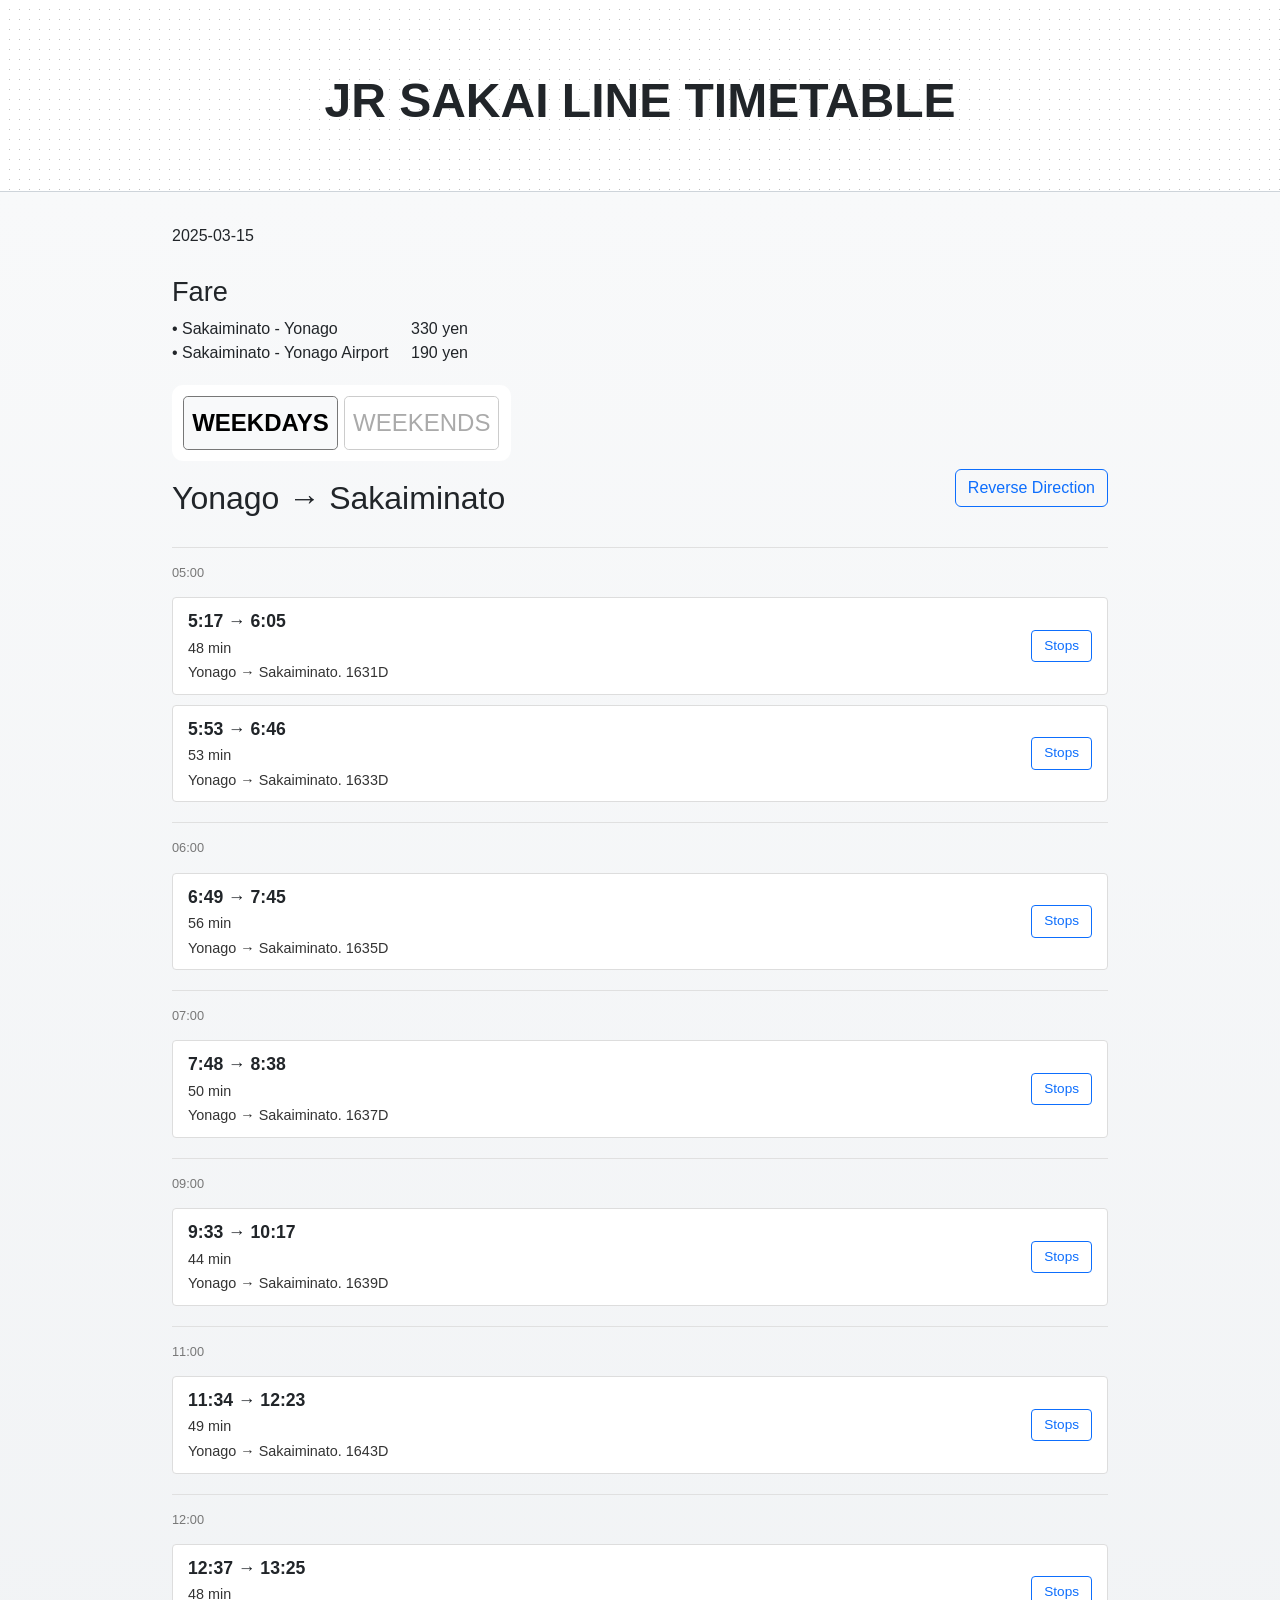
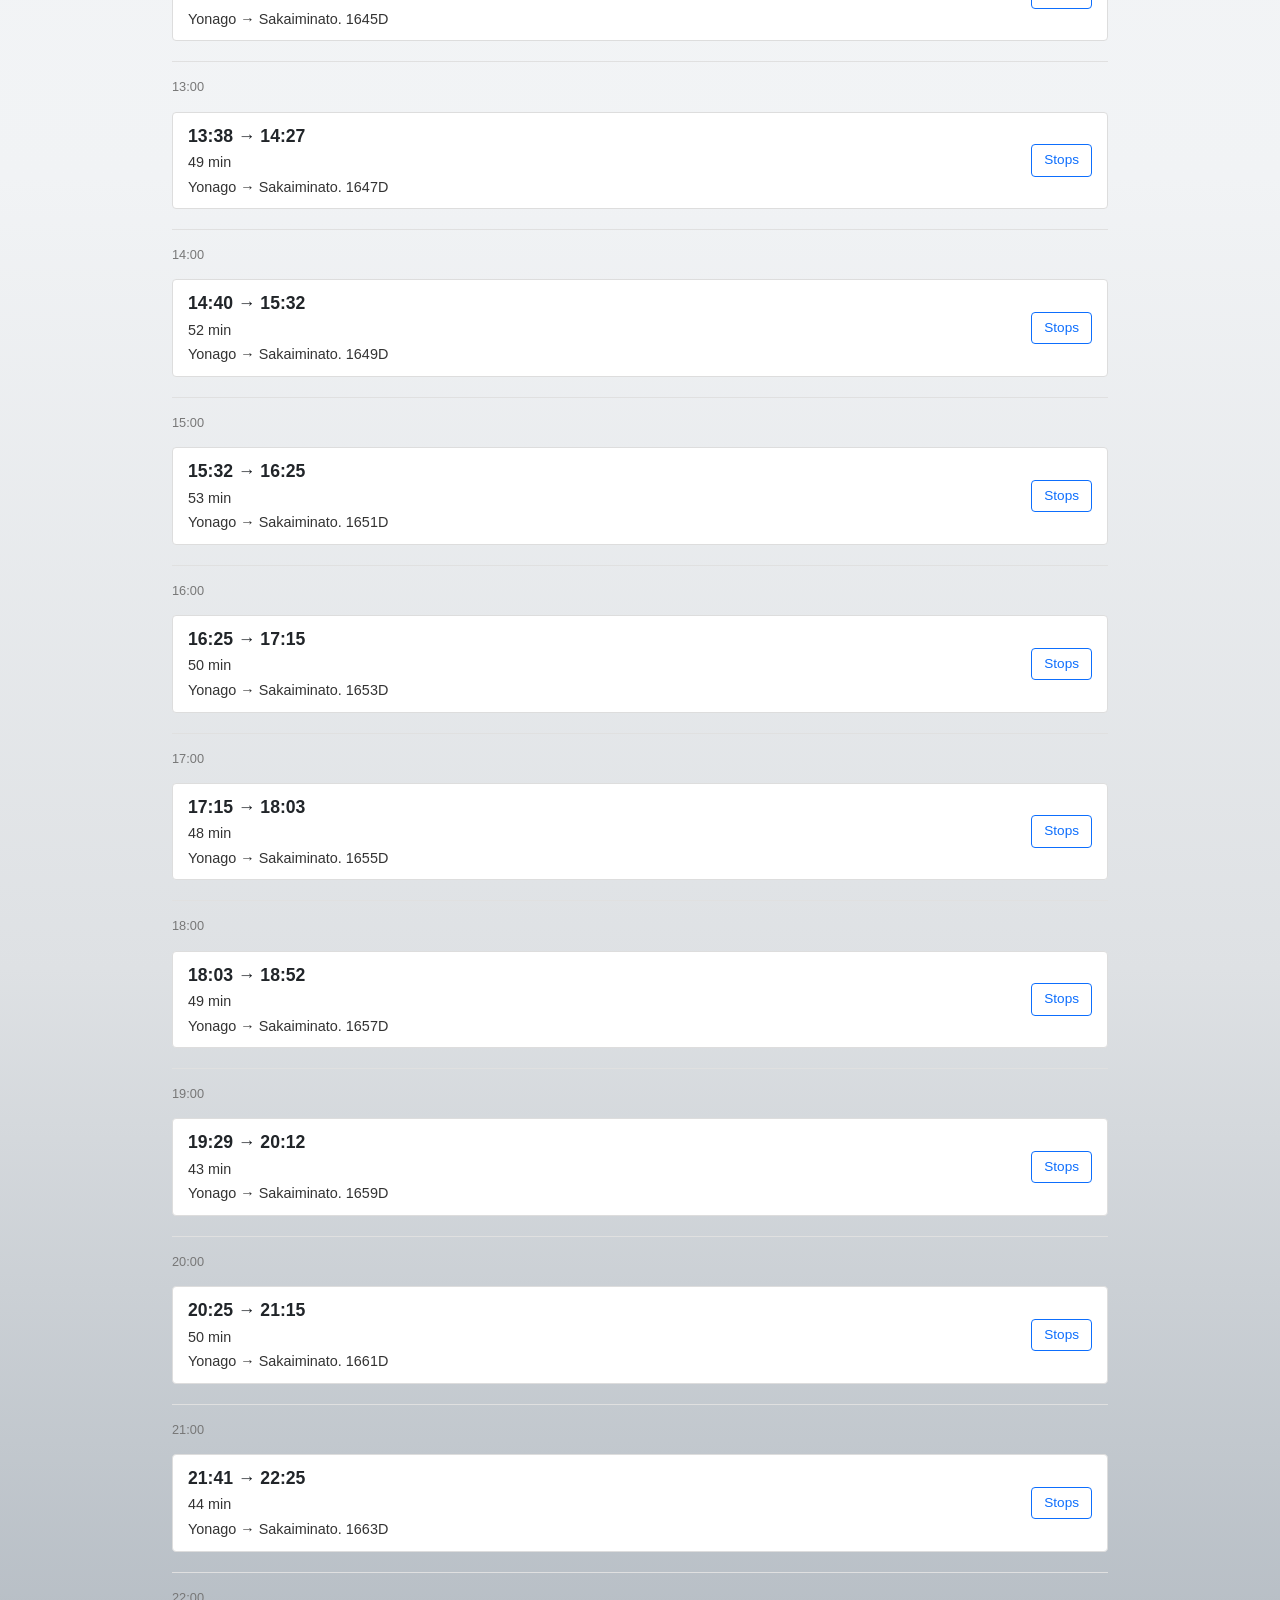
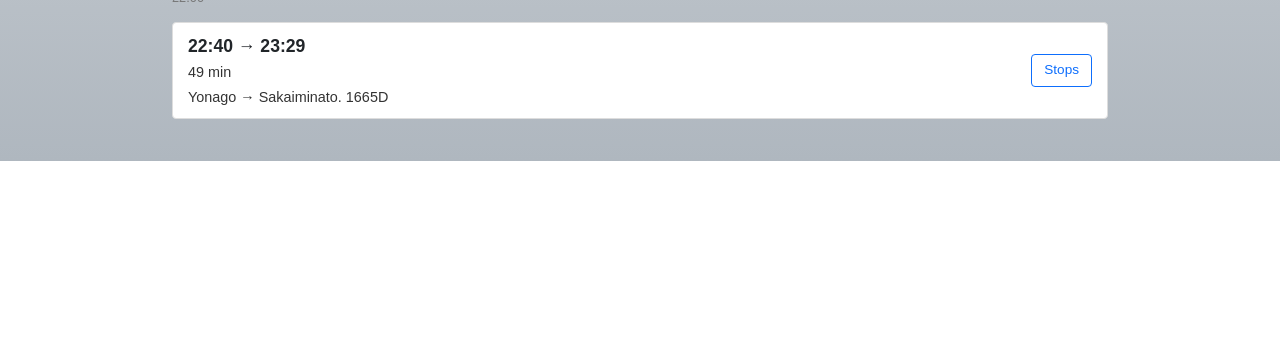
==== index.html @ d62bff01 "refactor: update footer styles and reintroduce header parallax effect" ====
<!DOCTYPE html>
<html lang="ru">
<head>
  <meta charset="UTF-8" />
  <meta name="viewport" content="width=device-width, initial-scale=1" />
  <title>Sakai Line</title>
  <link rel="stylesheet" href="https://cdnjs.cloudflare.com/ajax/libs/bootstrap/5.3.0/css/bootstrap.min.css" />
  <link rel="stylesheet" href="styles.css" />
  <link rel="icon" type="image/svg+xml" href="data:image/svg+xml,<svg xmlns=%22http://www.w3.org/2000/svg%22 width=%22256%22 height=%22256%22 viewBox=%220 0 100 100%22><rect width=%22100%22 height=%22100%22 rx=%2250%22 fill=%22%234a36cf%22></rect><path fill=%22%23fff%22 d=%22M25.36 25.78L36 25.78L36 64.56Q36 69.60 33.09 72.26Q30.19 74.92 24.94 74.92L24.94 74.92Q23.68 74.92 21.96 74.75Q20.25 74.57 18.64 74.25Q17.03 73.94 16.05 73.52L16.05 73.52L17.17 66.59L20.60 66.59Q25.36 66.59 25.36 62.67L25.36 62.67L25.36 25.78ZM64.14 25.08L64.14 25.08Q70.51 25.08 74.47 26.37Q78.42 27.67 80.28 30.78Q82.13 33.90 82.13 39.43L82.13 39.43Q82.13 42.79 81.25 45.34Q80.38 47.90 78.35 49.44Q76.32 50.98 72.82 51.40L72.82 51.40L72.82 51.75Q74.08 51.96 75.44 52.73Q76.81 53.50 78 55.00Q79.19 56.51 79.75 59.03L79.75 59.03L83.95 74.08L72.68 74.08L68.97 59.38Q68.34 57 67.12 56.09Q65.89 55.18 63.72 55.18L63.72 55.18Q58.96 55.18 55.70 55.14Q52.45 55.11 50.24 55.04Q48.04 54.97 46.29 54.90L46.29 54.90L46.50 47.13L63.93 47.13Q66.73 47.13 68.38 46.53Q70.02 45.94 70.69 44.40Q71.35 42.86 71.35 40.13L71.35 40.13Q71.35 37.33 70.69 35.82Q70.02 34.32 68.38 33.72Q66.73 33.13 63.93 33.13L63.93 33.13Q57.35 33.13 52.80 33.20Q48.25 33.27 46.57 33.41L46.57 33.41L45.52 25.78Q48.46 25.43 51.05 25.29Q53.64 25.15 56.72 25.11Q59.80 25.08 64.14 25.08ZM45.52 25.78L56.09 25.78L56.09 74.08L45.52 74.08L45.52 25.78Z%22></path></svg>" />
  </head>
<body>
  <header >
    <h1 class="text-center w-100">JR SAKAI LINE TIMETABLE</h1>
  </header> 
  <main>
    <div class="container">
      <div id="date" class="date me-2"></div>

      <h4>Fare</h4>
      <div class="row">
        <div class="fare-s-y col-12 col-sm-8 col-md-6 col-lg-4">
          <div class="d-flex justify-content-between">
            <div>• Sakaiminato - Yonago</div>
            <div id="fare-s-y"></div>
          </div>
          <div class="d-flex justify-content-between">
            <div>• Sakaiminato - Yonago Airport</div>
            <div id="fare-s-ay"></div>
          </div>
        </div>
      </div>

      <div class="toggle-container">
        <button id="weekdays-tab" class="toggle-btn toggle-btn--active">
          WEEKDAYS
        </button>
        <button id="weekends-tab" class="toggle-btn">
          WEEKENDS
        </button>
      </div>

      <div class="timetable-header mt-2 d-flex justify-content-between align-items-center">
        <h2 id="route-title" class="mb-0">Yonago → Sakaiminato</h2>
        <button id="toggle-direction" class="btn btn-outline-primary btn-toggle">
          Reverse Direction
        </button>
      </div>

      <div id="trains-list">
        <div class="text-muted">Loading…</div>
      </div>
    </div>

    <script src="papaparse.min.js"></script>
    <script src="bootstrap.bundle.min.js"></script>
    <script src="app.js"></script>

  </main>
  <!-- FOOTER -->
  <footer class="mt-5 border-top">
    <div class="container mt-4">
      <div class="source px-4">
        <h5>SOURCE</h5>
        <ul>
          <li><a href="https://www.sakaiminato.net/access/" target="_blank">さかいみなと、と</a></li>
        </ul>
      </div>
      <div class="px-2">
        <h5>USEFUL LINKS</h5>
        <ul>
          <li><a href="https://www.jorudan.co.jp" target="_blank">ジョルダン</a></li>
          <li><a href="https://world.jorudan.co.jp/mln/en/?sub_lang=nosub" target="_blank">Japan Transit Planner</a></li>
        </ul>
      </div>
    </div>
    <div class="copyright pt-4">
      &copy; 2025
    </div>
  </footer>
</body>
</html>
---- styles.css ----
:root {
  --footer-height: 12rem;
}
@import url('https://fonts.googleapis.com/css2?family=Poppins:wght@400;700&display=swap');
@import url('https://fonts.googleapis.com/css2?family=Roboto:wght@400;500;600;700&display=swap');
body {
    font-family: 'Roboto', sans-serif;
    margin: 0;
    min-height: 100vh;    
    min-width: 320px; 
}
h1 {
    font-family: 'Poppins', sans-serif;
    font-weight: 400;  
    font-size: 3rem;    
}
h4{
    font-family: 'Roboto', sans-serif;
    margin-top: 1.75rem ;
    font-size: 1.7em;
}
main {
    background: linear-gradient(
        to bottom,
        #f8f9fa 0%,
        #f1f3f5 50%,   
        #dee1e4 75%,
        #afb7bf 100%
    );
    position: relative;
    z-index: 20;
    padding-bottom: 2rem;
    margin-bottom: var(--footer-height); /* same as footer's `height` */
    /* background: url('https://www.brainpickings.org/wp-content/themes/brainpickings/images/bckgd_body.png'); */
}
.container{
    max-width: 60rem;  
    padding-top: 2rem;
}
.date,
.fare-s-y {
    font-family: 'Roboto', sans-serif;
    font-weight: 400;
}
.timetable-header h1 {
    font-size: 1.75rem;
    font-weight: bold;
}
.timetable-header .travel-time {
    font-size: 0.9rem;
    color: #555;
}
.controls {
    display: flex;
    flex-wrap: wrap;
    align-items: center;
    gap: 15px;
    margin-bottom: 20px;
}
.controls label {
    font-weight: 500;
}
.controls input[type="date"],
.controls input[type="time"],
.controls select {
    padding: 5px 8px;
    font-size: 1rem;
    border: 1px solid #ced4da;
    border-radius: 0.25rem;
    background-color: #fff;
}
.btn-toggle {
    margin-bottom: 20px;
}
.train-row {
    background-color: #fff;
    border: 1px solid #ddd;
    border-radius: 4px;
    margin-bottom: 10px;
    overflow: hidden;
    transition: background-color 0.2s;
}
.train-row .header-row {
    display: flex;
    justify-content: space-between;
    align-items: center;
    padding: 10px 15px;
    cursor: pointer;
}
.train-row .header-row:hover {
    background-color: #f1f1f1;
}
.train-info {
    display: flex;
    flex-direction: column;
}
.train-times {
    font-size: 1.1rem;
    font-weight: 600;
}
.train-line {
    font-size: 0.9rem;
    color: #333;
    margin-top: 3px;
}
.btn-stops {
    font-size: 0.85rem;
    padding: 5px 12px;
}
.stops-list {
    display: none;
    padding: 10px 15px;
    background-color: #fafafa;
    border-top: 1px solid #ddd;
}
.stops-list table {
    width: 100%;
}
.stops-list th,
.stops-list td {
    padding: 4px 8px;
    font-size: 0.9rem;
    border-bottom: 1px solid #e0e0e0;
}
.stops-list th {
    background-color: #f0f0f0;
}
.time-marker {
    font-size: 0.8rem;
    color: #777;
    padding-top: 15px;
    padding-bottom: 5px;
    border-top: 1px solid #e0e0e0;
    margin-top: 20px;
    margin-bottom: 10px;
}
/* WEEKDAY switcher */
.toggle-container {
    margin-top: 1.25rem;
    font-size: 1.5rem;
    font-weight: 500;
    display: inline-flex;
    overflow: hidden;
    border: .5rem solid #fff ;
    border-radius: .7rem;
    background: #fff;
}
.toggle-btn {
    color: #aaa;
    background: #fff;
    padding: 0.5rem 0.5rem;
    cursor: pointer;
    font-weight: 500;
    transition: background-color 0.3s, color 0.2s;
    border: 1px solid #ccc;
    margin: 0.2rem;
    border-radius: .3rem;
}
.toggle-btn + .toggle-btn {
    border: 1px solid #ccc;
    border-radius: .3rem;
}
.toggle-btn--active {
    background: #f8f9fa;
    color: #000;
    font-weight: 600;   
}
.toggle-btn:focus {
    outline: none;
}
.toggle-btn:first-child.toggle-btn--active {
    border: 1px solid #777;
    border-radius: .3rem;
}
.toggle-btn:last-child.toggle-btn--active {
    color: #f36c3a;
    border: 1px solid #777;
    border-radius: .3rem;
}

/* === Footer === */
footer .container {
    display: flex;
    color: #95a5a6;
    text-align: left;
    align-items: start; 
    justify-content: left;
    padding-top: .05rem;
}
footer h5 {
    font-size: .85rem;
    margin-bottom: 1rem;
    color: #ecf0f1; 
    text-transform: uppercase;
    letter-spacing: 0.05em;
}
footer ul {
    list-style: none;
    padding: 0;
    margin: 0;
}
footer a {
    text-decoration: none;
}
footer ul li a {
    font-size: .75rem;
    color: #bdc3c7;
    transition: color 0.1s;
    margin-bottom: 0.25rem;
    line-height: 150%;
}
footer ul li a:hover {
    color: #f39c12; 
}
.copyright {
    display: flex;
    font-size: 0.75rem;
    color: #95a5a6;
    justify-content: center;
    text-align: center;
    align-items: center;  
}
/* === Parallax overlay for the footer === */
footer {
    min-width: 20rem;
    display: flex;
    flex-direction: column;
    justify-content: center; 
    align-items: center; 
    position: fixed;
    padding: 3rem 0;
    /* background-image: url('https://images.unsplash.com/photo-1506744038136-46273834b3fb?auto=format&fit=crop&w=800&q=80'); */
    /* background-image: url('circles.png'); */
    /* background-size: cover;
    background-repeat: no-repeat;
    background-position: left bottom;
    background-attachment: fixed;  */
    bottom: 0;
    left: 0;
    width: 100%;
    z-index: -1;
    height: var(--footer-height);  /* same as main's `margin-bottom:`*/
}
footer::before {
    content: "";
    position: absolute;
    inset: 0;
    background: rgba(67, 75, 83, 0.9); 
    z-index: -1;
}

 /* === Parallax overlay for the header === */
header {
    /* background: #f9f9f9; */
    min-height: 12rem;
    border-bottom: 1px solid #ced4da;
    background-image: url('bckgd_dot.png');
    background-position: left top;
    background-attachment: fixed;
    z-index: -1;
}
header::before {
    content: "";
    position: absolute;
    inset: 0;
    z-index: -1;
}
header h1 {
    text-shadow: 3px 4px rgba(black, .1);
    font-weight: bold;
    position: fixed;
    top: 0;
    left: 0;
    width: 100vw;
    text-align: center;
    background: transparent; 
    margin: 4.5rem 0;
    pointer-events: none;    
}
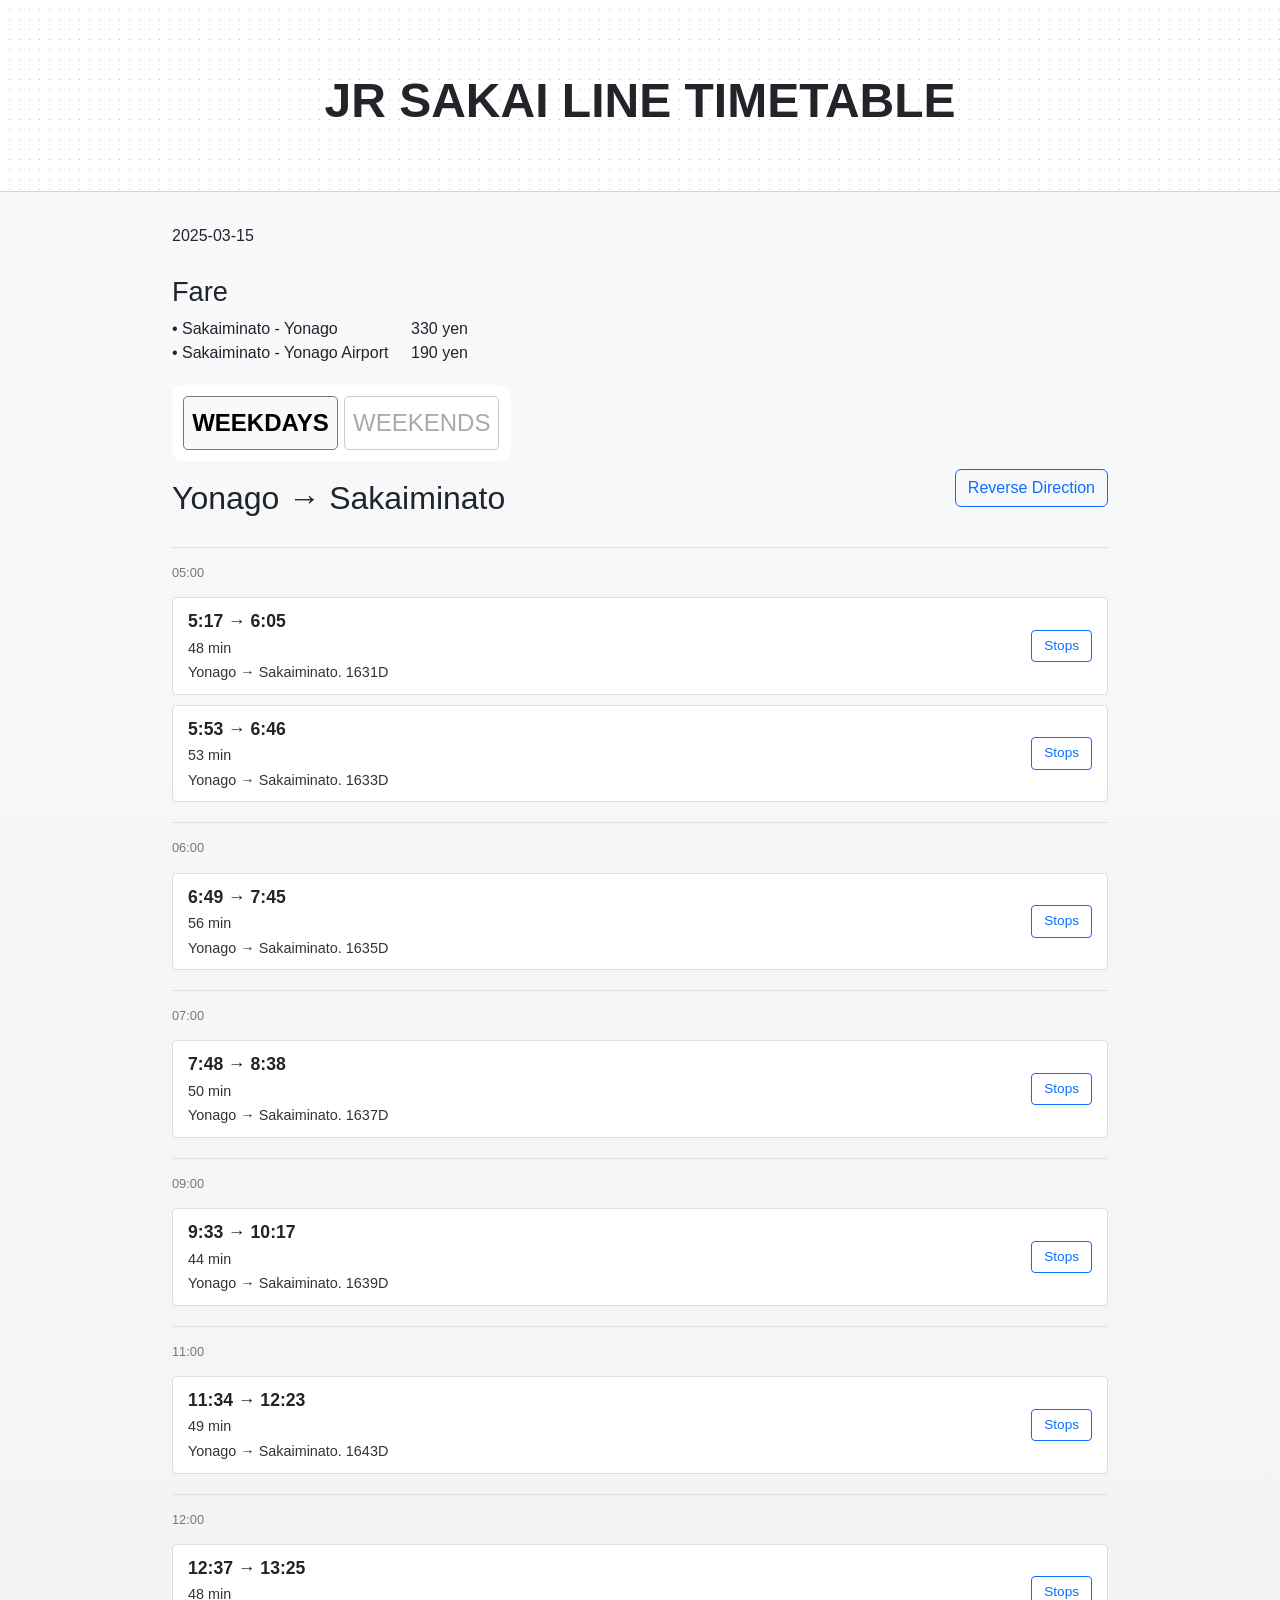
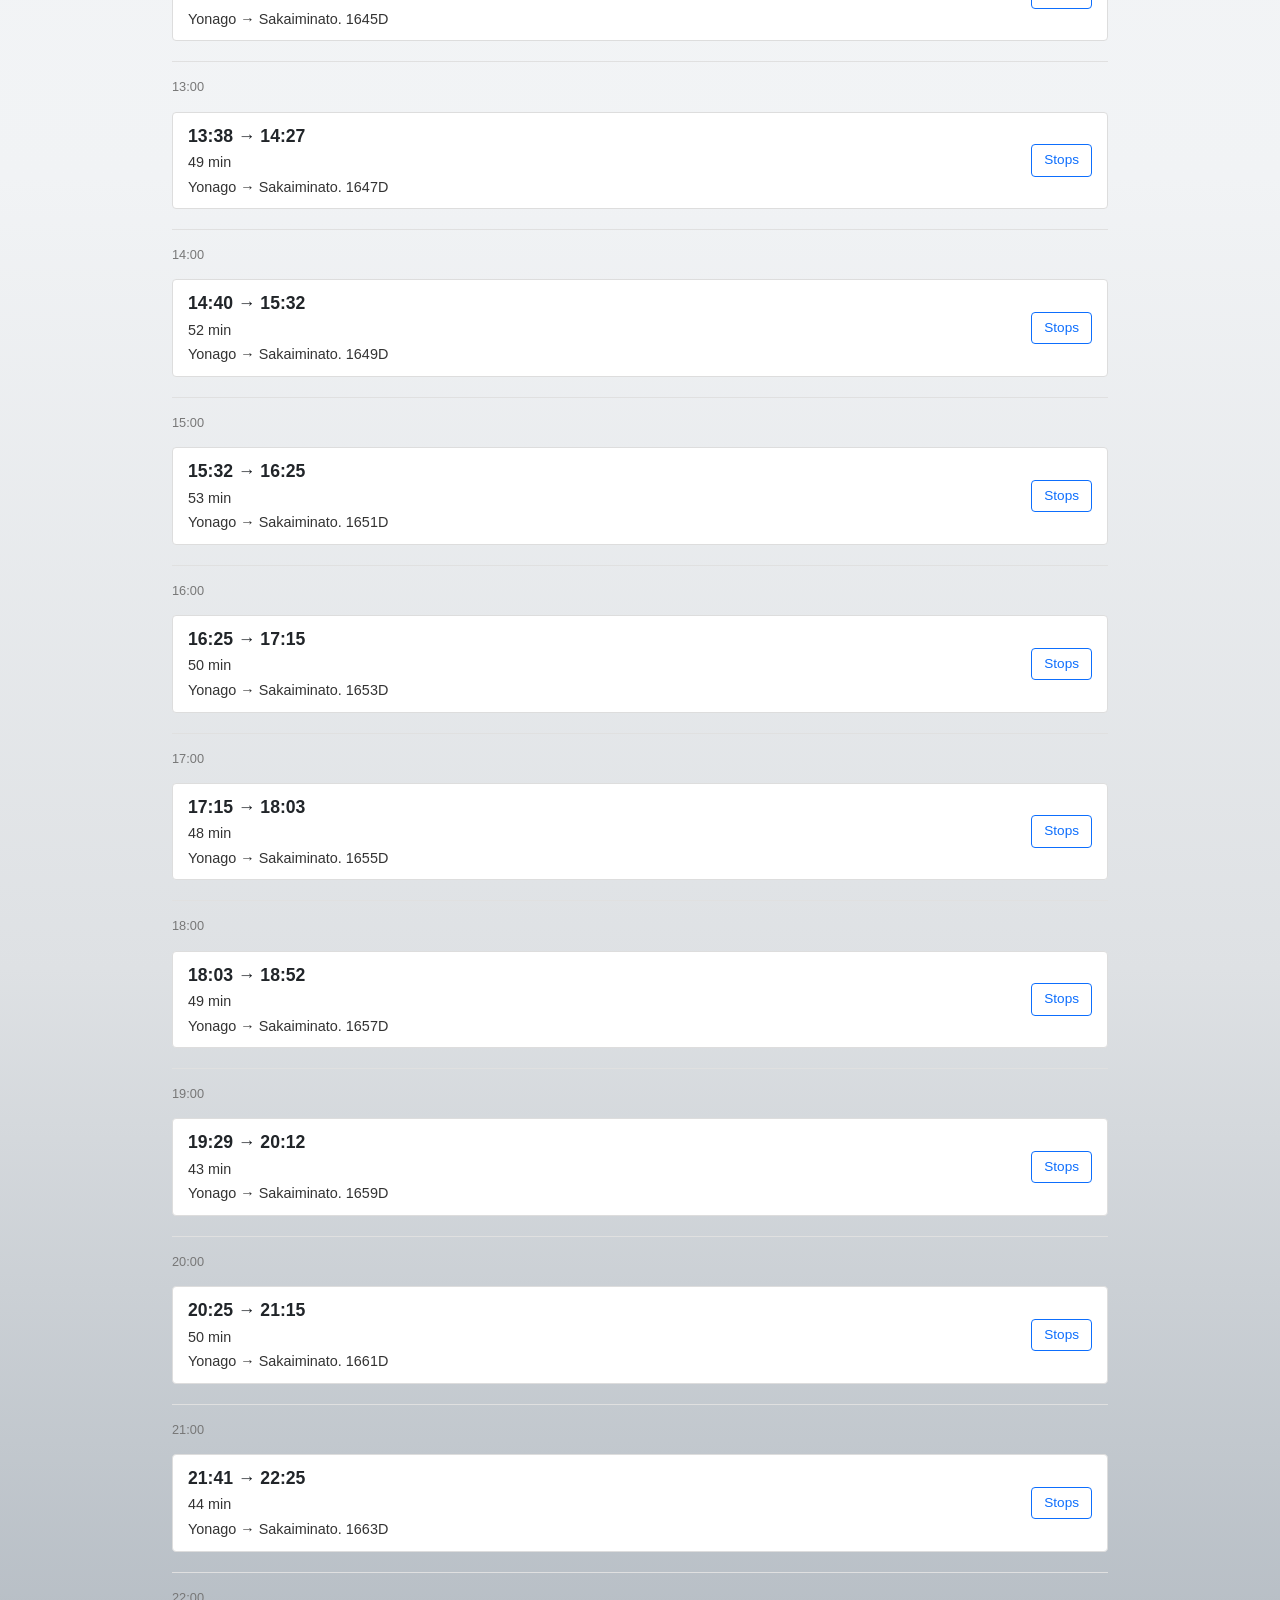
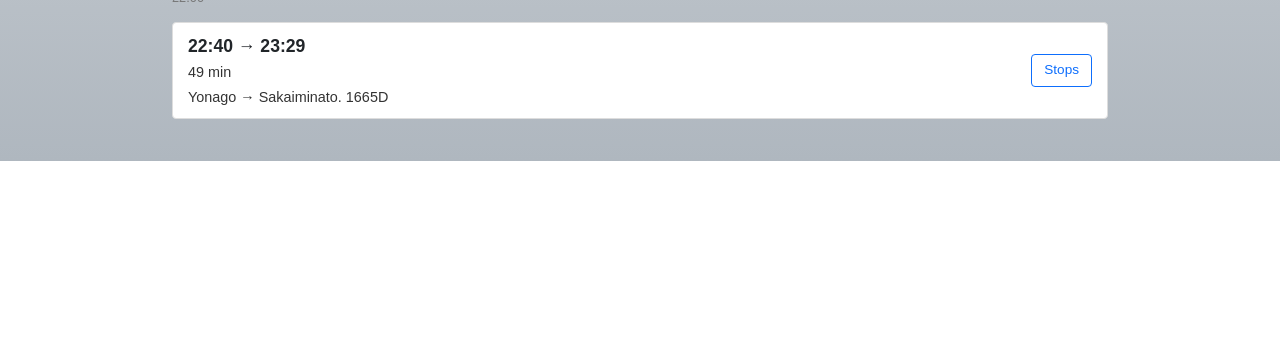
==== commit 1837f5f0: "refactor: clean up HTML structure and enhance header styles for better visibility" ====
--- a/index.html
+++ b/index.html
@@ -15,7 +15,6 @@
   <main>
     <div class="container">
       <div id="date" class="date me-2"></div>
-
       <h4>Fare</h4>
       <div class="row">
         <div class="fare-s-y col-12 col-sm-8 col-md-6 col-lg-4">
@@ -29,7 +28,6 @@
           </div>
         </div>
       </div>
-
       <div class="toggle-container">
         <button id="weekdays-tab" class="toggle-btn toggle-btn--active">
           WEEKDAYS
@@ -38,23 +36,20 @@
           WEEKENDS
         </button>
       </div>
-
       <div class="timetable-header mt-2 d-flex justify-content-between align-items-center">
         <h2 id="route-title" class="mb-0">Yonago → Sakaiminato</h2>
         <button id="toggle-direction" class="btn btn-outline-primary btn-toggle">
           Reverse Direction
         </button>
       </div>
-
       <div id="trains-list">
         <div class="text-muted">Loading…</div>
       </div>
     </div>
-
+    <!-- SCRIPTS -->
     <script src="papaparse.min.js"></script>
     <script src="bootstrap.bundle.min.js"></script>
     <script src="app.js"></script>
-
   </main>
   <!-- FOOTER -->
   <footer class="mt-5 border-top">
--- a/styles.css
+++ b/styles.css
@@ -251,7 +251,6 @@
 
  /* === Parallax overlay for the header === */
 header {
-    /* background: #f9f9f9; */
     min-height: 12rem;
     border-bottom: 1px solid #ced4da;
     background-image: url('bckgd_dot.png');
@@ -266,7 +265,7 @@
     z-index: -1;
 }
 header h1 {
-    text-shadow: 3px 4px rgba(black, .1);
+    text-shadow: 1px 1px 5px rgba(255, 255, 255, 0.95);
     font-weight: bold;
     position: fixed;
     top: 0;
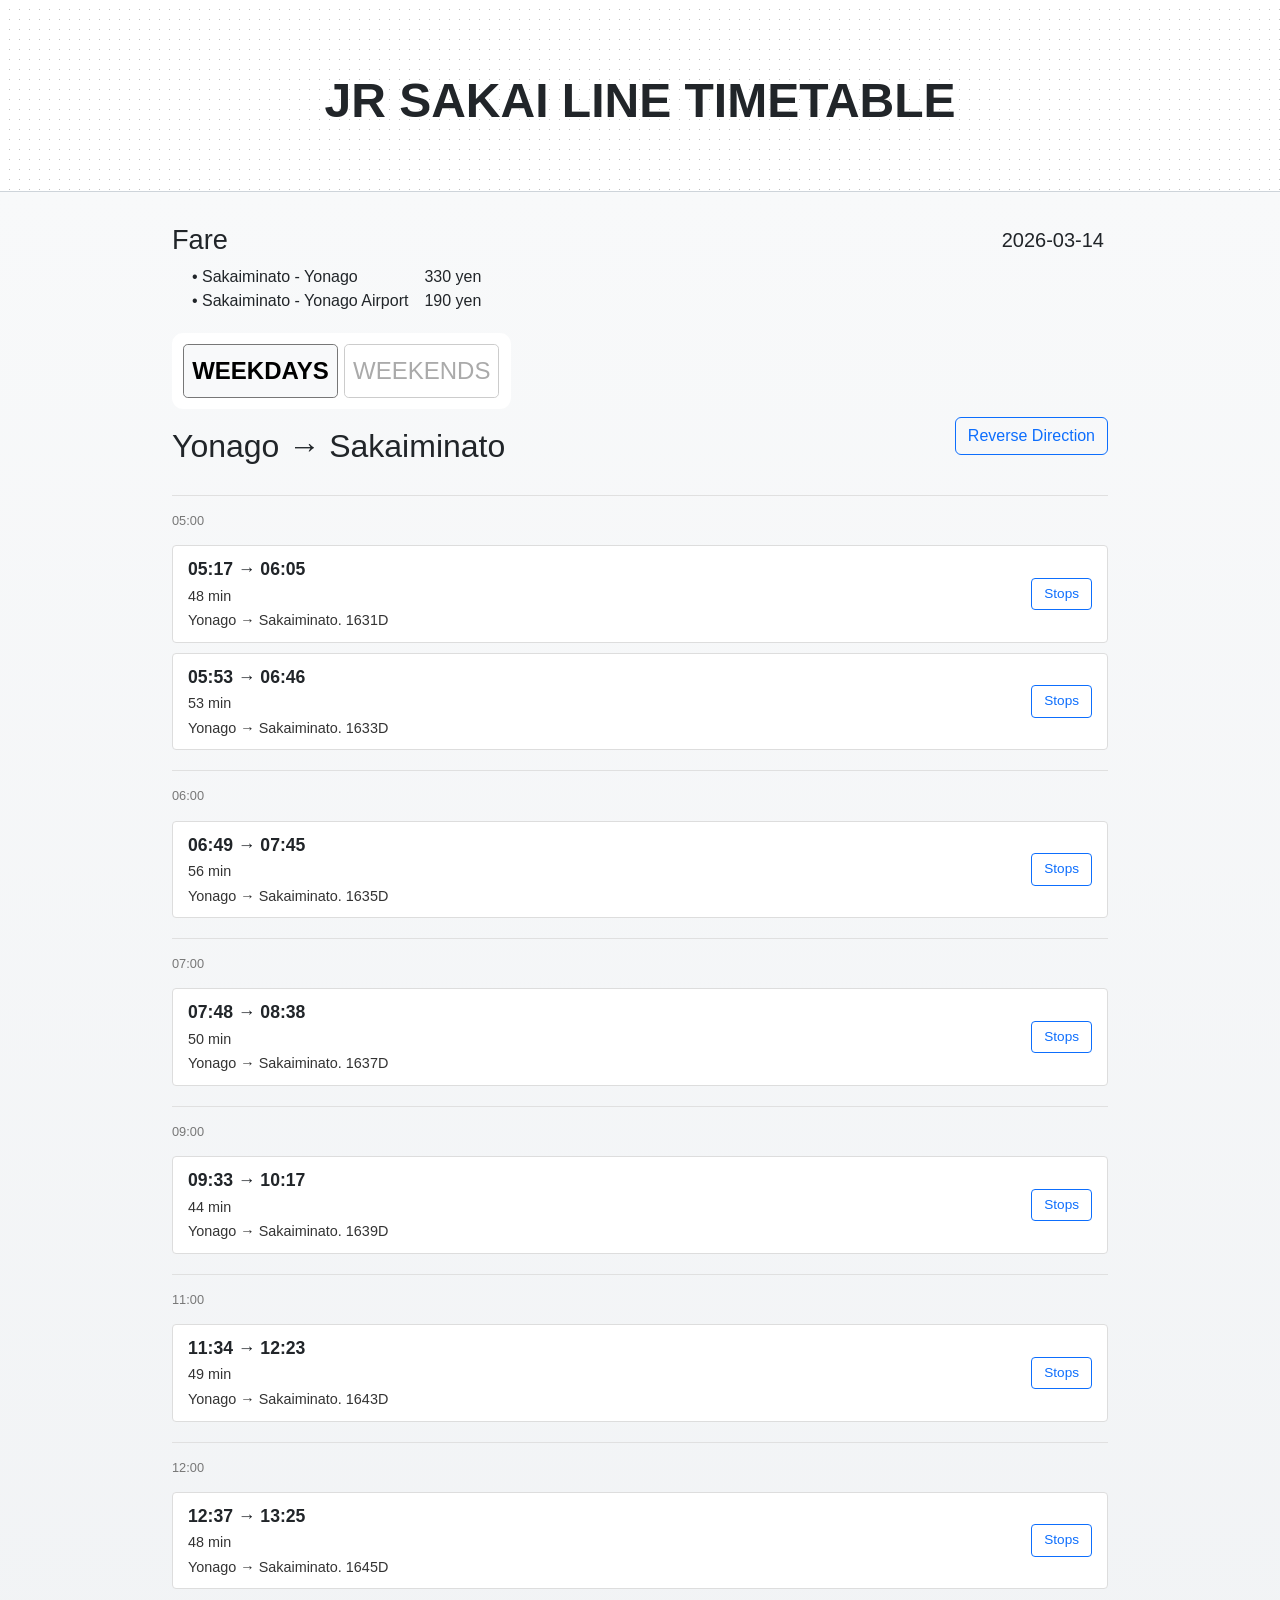
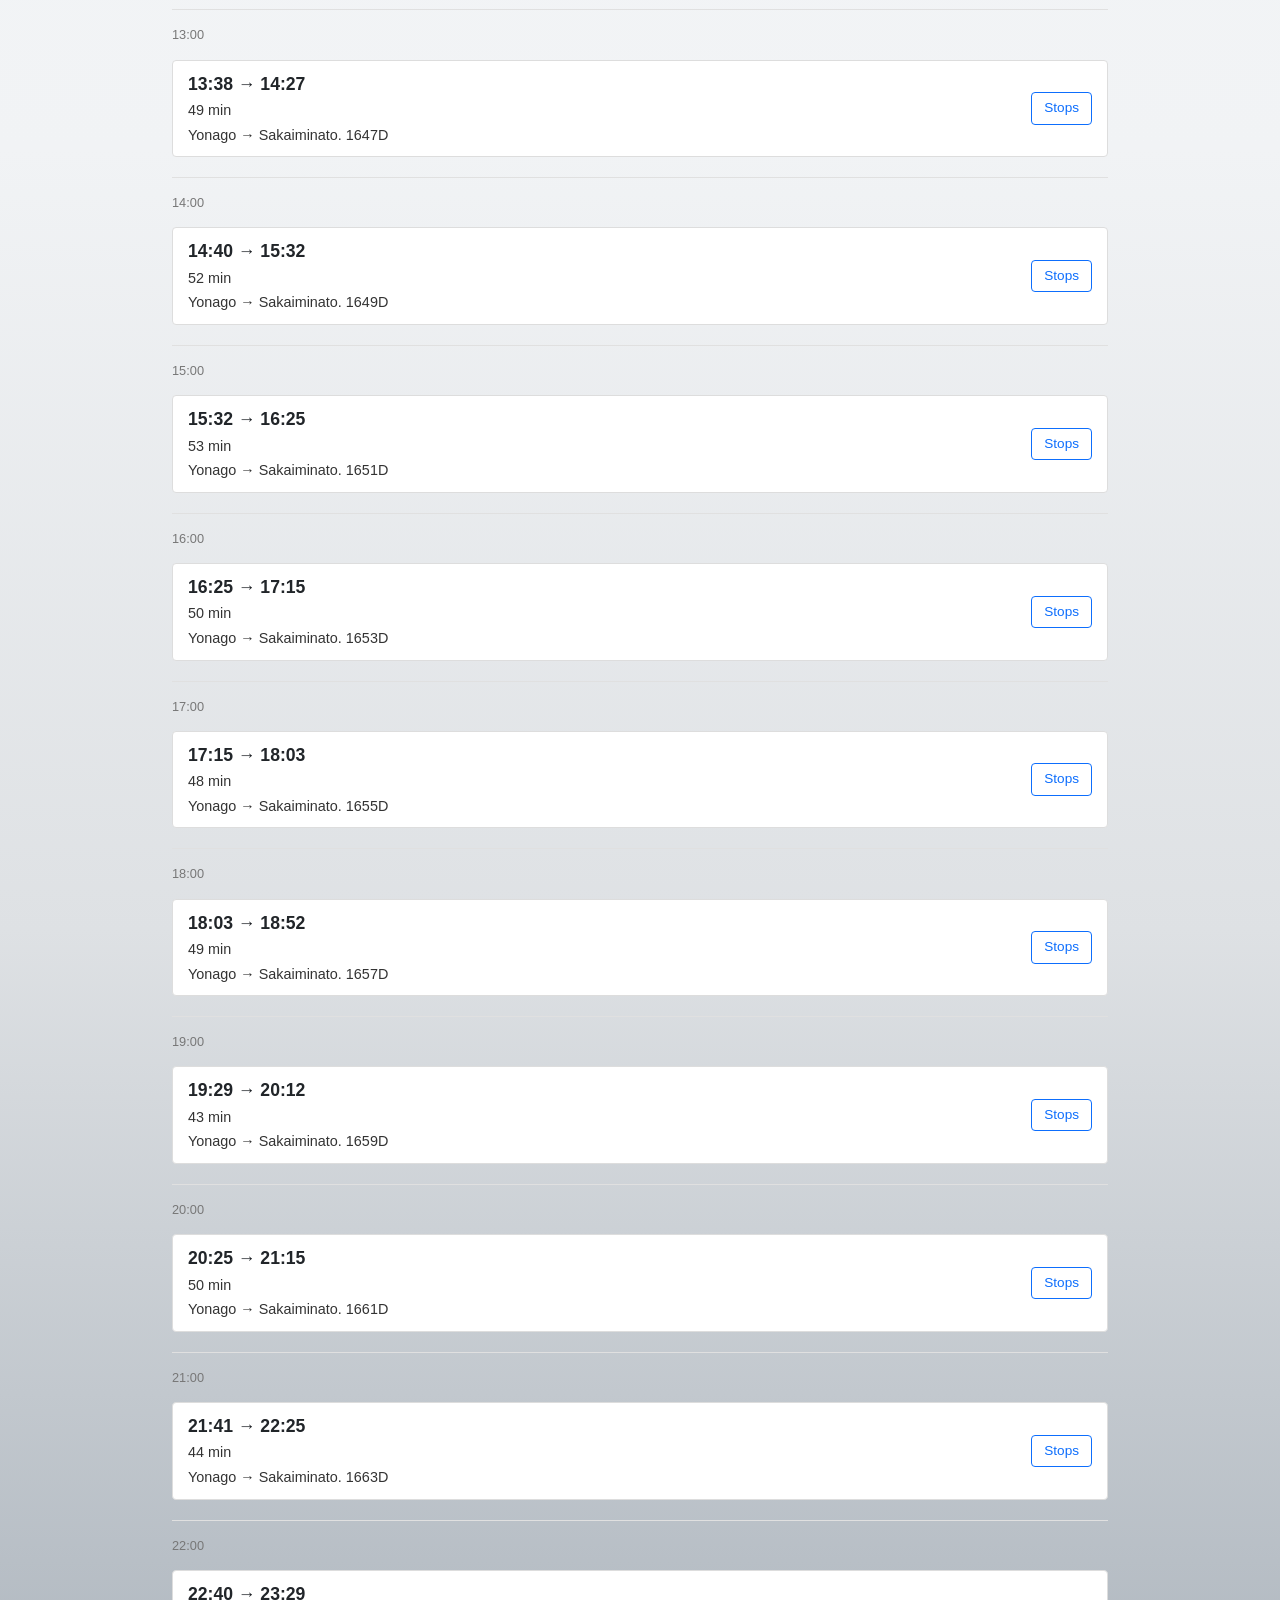
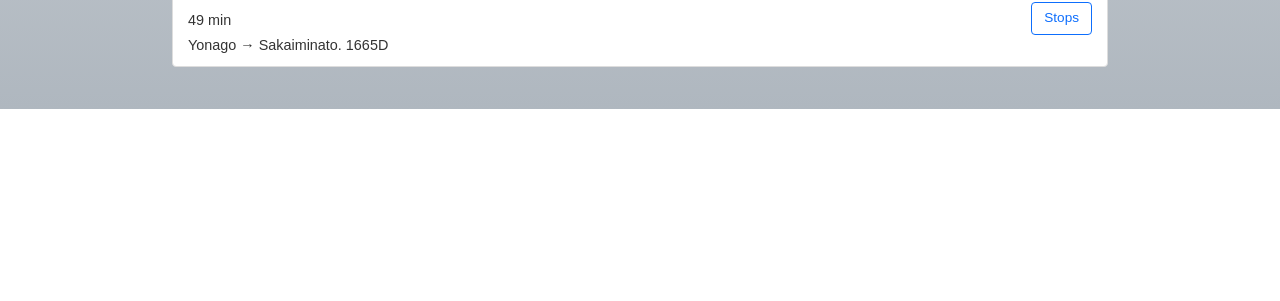
==== commit 4875fe0e: "refactor: enhance fare header layout and update copyright year" ====
--- a/index.html
+++ b/index.html
@@ -14,9 +14,11 @@
   </header> 
   <main>
     <div class="container">
-      <div id="date" class="date me-2"></div>
-      <h4>Fare</h4>
-      <div class="row">
+      <div class="fare-header mb-2">
+        <h4>Fare</h4>
+        <div id="date" class="date me-1"></div>
+      </div>
+      <div class="row ms-2">
         <div class="fare-s-y col-12 col-sm-8 col-md-6 col-lg-4">
           <div class="d-flex justify-content-between">
             <div>• Sakaiminato - Yonago</div>
@@ -69,7 +71,7 @@
       </div>
     </div>
     <div class="copyright pt-4">
-      &copy; 2025
+      &copy; 2026
     </div>
   </footer>
 </body>
--- a/styles.css
+++ b/styles.css
@@ -37,6 +37,7 @@
     max-width: 60rem;  
     padding-top: 2rem;
 }
+.date{font-size: 1.25rem;}
 .date,
 .fare-s-y {
     font-family: 'Roboto', sans-serif;
@@ -275,4 +276,21 @@
     background: transparent; 
     margin: 4.5rem 0;
     pointer-events: none;    
+}
+
+/* === Fare header layout === */
+.fare-header {
+    display: flex;
+    justify-content: space-between;
+    align-items: center;
+    width: 100%;
+}
+
+.fare-header h4 {
+    margin: 0;
+    flex-shrink: 0;
+}
+
+.fare-header .date {
+    margin: 0;
 }
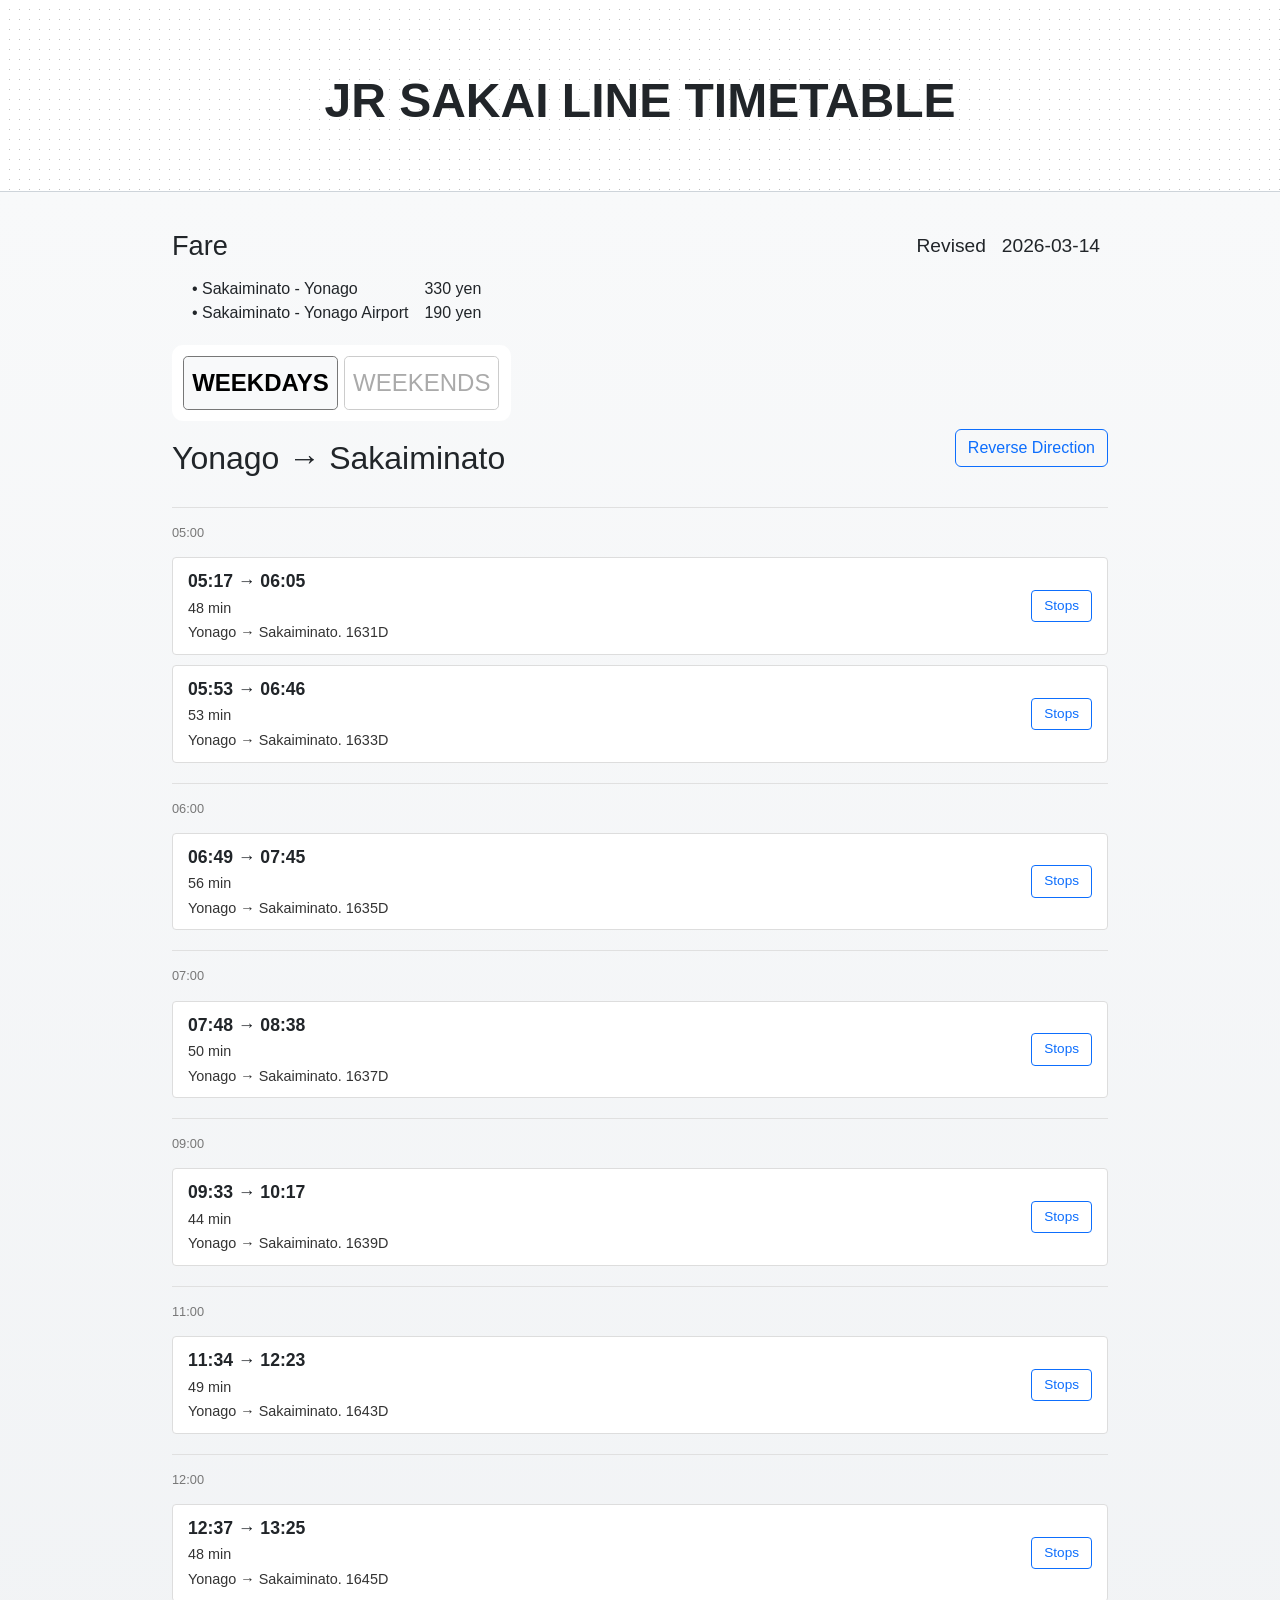
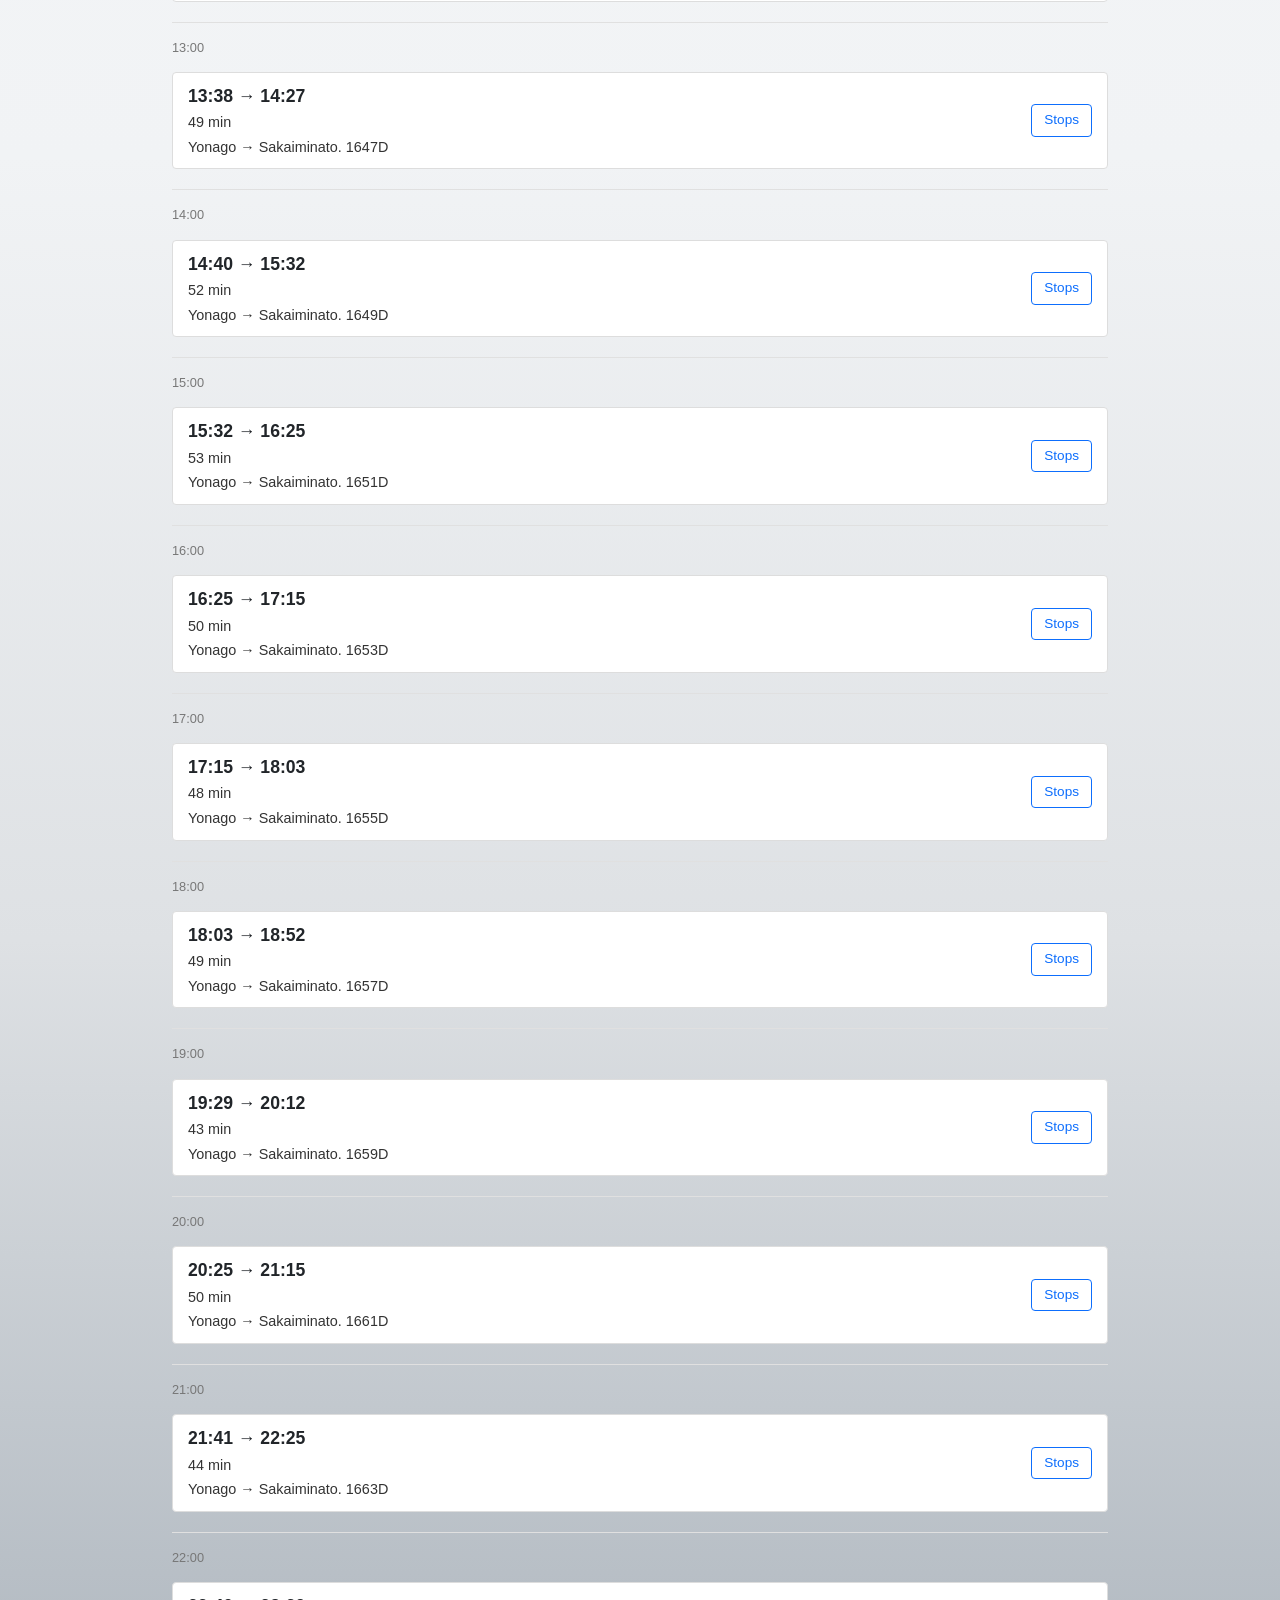
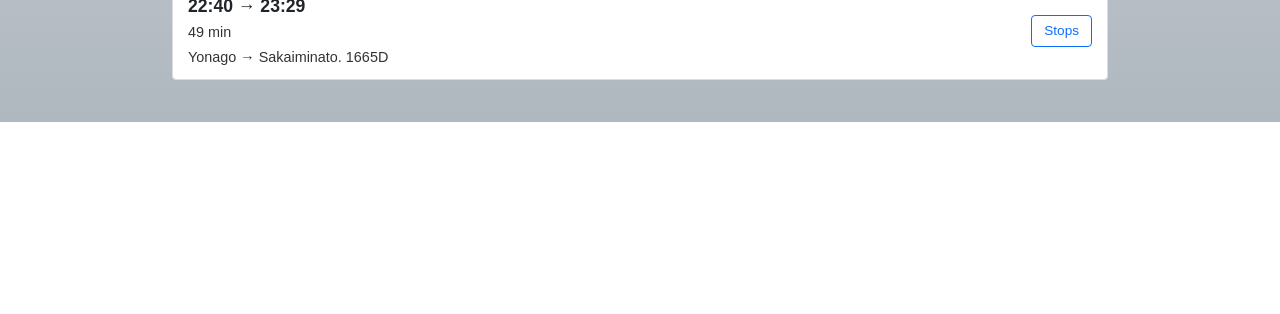
==== commit e4b97a10: "refactor: update fare header layout and adjust date display styles" ====
--- a/index.html
+++ b/index.html
@@ -4,9 +4,27 @@
   <meta charset="UTF-8" />
   <meta name="viewport" content="width=device-width, initial-scale=1" />
   <title>Sakai Line</title>
+  <meta name="description" content="JR Sakai Line Train Schedule (Yonago ↔ Sakaiminato). Check departure and arrival times, as well as ticket prices. Schedules are available for weekdays and weekends.">
+  <meta name="keywords" content="JR Sakai Line, schedule, timetable, Kitaro, Tottori, Yonago, Sakaiminato, train, Japan">
+  <meta property="og:title" content="JR Sakai Line Timetable">
+  <meta property="og:description" content="Complete train schedule between Yonago and Sakaiminato, including fares and stops">
+  <meta property="og:url" content="https://jr-sakai.vercel.app/">
+  <meta property="og:type" content="website">
+  <link rel="canonical" href="https://jr-sakai.vercel.app/">
   <link rel="stylesheet" href="https://cdnjs.cloudflare.com/ajax/libs/bootstrap/5.3.0/css/bootstrap.min.css" />
   <link rel="stylesheet" href="styles.css" />
-  <link rel="icon" type="image/svg+xml" href="data:image/svg+xml,<svg xmlns=%22http://www.w3.org/2000/svg%22 width=%22256%22 height=%22256%22 viewBox=%220 0 100 100%22><rect width=%22100%22 height=%22100%22 rx=%2250%22 fill=%22%234a36cf%22></rect><path fill=%22%23fff%22 d=%22M25.36 25.78L36 25.78L36 64.56Q36 69.60 33.09 72.26Q30.19 74.92 24.94 74.92L24.94 74.92Q23.68 74.92 21.96 74.75Q20.25 74.57 18.64 74.25Q17.03 73.94 16.05 73.52L16.05 73.52L17.17 66.59L20.60 66.59Q25.36 66.59 25.36 62.67L25.36 62.67L25.36 25.78ZM64.14 25.08L64.14 25.08Q70.51 25.08 74.47 26.37Q78.42 27.67 80.28 30.78Q82.13 33.90 82.13 39.43L82.13 39.43Q82.13 42.79 81.25 45.34Q80.38 47.90 78.35 49.44Q76.32 50.98 72.82 51.40L72.82 51.40L72.82 51.75Q74.08 51.96 75.44 52.73Q76.81 53.50 78 55.00Q79.19 56.51 79.75 59.03L79.75 59.03L83.95 74.08L72.68 74.08L68.97 59.38Q68.34 57 67.12 56.09Q65.89 55.18 63.72 55.18L63.72 55.18Q58.96 55.18 55.70 55.14Q52.45 55.11 50.24 55.04Q48.04 54.97 46.29 54.90L46.29 54.90L46.50 47.13L63.93 47.13Q66.73 47.13 68.38 46.53Q70.02 45.94 70.69 44.40Q71.35 42.86 71.35 40.13L71.35 40.13Q71.35 37.33 70.69 35.82Q70.02 34.32 68.38 33.72Q66.73 33.13 63.93 33.13L63.93 33.13Q57.35 33.13 52.80 33.20Q48.25 33.27 46.57 33.41L46.57 33.41L45.52 25.78Q48.46 25.43 51.05 25.29Q53.64 25.15 56.72 25.11Q59.80 25.08 64.14 25.08ZM45.52 25.78L56.09 25.78L56.09 74.08L45.52 74.08L45.52 25.78Z%22></path></svg>" />
+  <link rel="icon" 
+        type="image/svg+xml" 
+        href="data:image/svg+xml,<svg xmlns=%22http://www.w3.org/2000/svg%22 width=%22256%22 height=%22256%22 viewBox=%220 0 100 100%22>
+          <rect width=%22100%22 height=%22100%22 rx=%2250%22 fill=%22%234a36cf%22></rect>
+          <path fill=%22%23fff%22 d=%22M25.36 25.78L36 25.78L36 64.56Q36 69.60 33.09 72.26Q30.19 74.92 24.94 74.92L24.94 74.92Q23.68 74.92 21.96 
+          74.75Q20.25 74.57 18.64 74.25Q17.03 73.94 16.05 73.52L16.05 73.52L17.17 66.59L20.60 66.59Q25.36 66.59 25.36 62.67L25.36 62.67L25.36 25.78ZM64.14 
+          25.08L64.14 25.08Q70.51 25.08 74.47 26.37Q78.42 27.67 80.28 30.78Q82.13 33.90 82.13 39.43L82.13 39.43Q82.13 42.79 81.25 45.34Q80.38 47.90 78.35 
+          49.44Q76.32 50.98 72.82 51.40L72.82 51.40L72.82 51.75Q74.08 51.96 75.44 52.73Q76.81 53.50 78 55.00Q79.19 56.51 79.75 59.03L79.75 59.03L83.95 74.08L72.68 
+          74.08L68.97 59.38Q68.34 57 67.12 56.09Q65.89 55.18 63.72 55.18L63.72 55.18Q58.96 55.18 55.70 55.14Q52.45 55.11 50.24 55.04Q48.04 54.97 46.29 54.90L46.29 
+          54.90L46.50 47.13L63.93 47.13Q66.73 47.13 68.38 46.53Q70.02 45.94 70.69 44.40Q71.35 42.86 71.35 40.13L71.35 40.13Q71.35 37.33 70.69 35.82Q70.02 34.32 
+          68.38 33.72Q66.73 33.13 63.93 33.13L63.93 33.13Q57.35 33.13 52.80 33.20Q48.25 33.27 46.57 33.41L46.57 33.41L45.52 25.78Q48.46 25.43 51.05 25.29Q53.64 
+          25.15 56.72 25.11Q59.80 25.08 64.14 25.08ZM45.52 25.78L56.09 25.78L56.09 74.08L45.52 74.08L45.52 25.78Z%22></path></svg>" />
   </head>
 <body>
   <header >
@@ -16,7 +34,12 @@
     <div class="container">
       <div class="fare-header mb-2">
         <h4>Fare</h4>
-        <div id="date" class="date me-1"></div>
+        <div class="date d-flex flex-row bd-highlight">
+          <span class="p-2 bd-highlight">Revised </span>
+          <div id="date" class="p-2 bd-highlight"></div>
+          <!-- <div id="date" class="date me-1"></div> -->
+        </div>
+        
       </div>
       <div class="row ms-2">
         <div class="fare-s-y col-12 col-sm-8 col-md-6 col-lg-4">
--- a/styles.css
+++ b/styles.css
@@ -37,7 +37,7 @@
     max-width: 60rem;  
     padding-top: 2rem;
 }
-.date{font-size: 1.25rem;}
+.date{font-size: 1.2rem;}
 .date,
 .fare-s-y {
     font-family: 'Roboto', sans-serif;
@@ -236,6 +236,11 @@
     background-repeat: no-repeat;
     background-position: left bottom;
     background-attachment: fixed;  */
+    /* -------------------------- */
+    background-image: url('bckgd_dot_y.png');
+    background-position: left bottom;
+    background-attachment: fixed;
+    /* -------------------------- */
     bottom: 0;
     left: 0;
     width: 100%;
@@ -246,7 +251,7 @@
     content: "";
     position: absolute;
     inset: 0;
-    background: rgba(67, 75, 83, 0.9); 
+    /* background: rgba(67, 75, 83, 0.9);  */
     z-index: -1;
 }
 
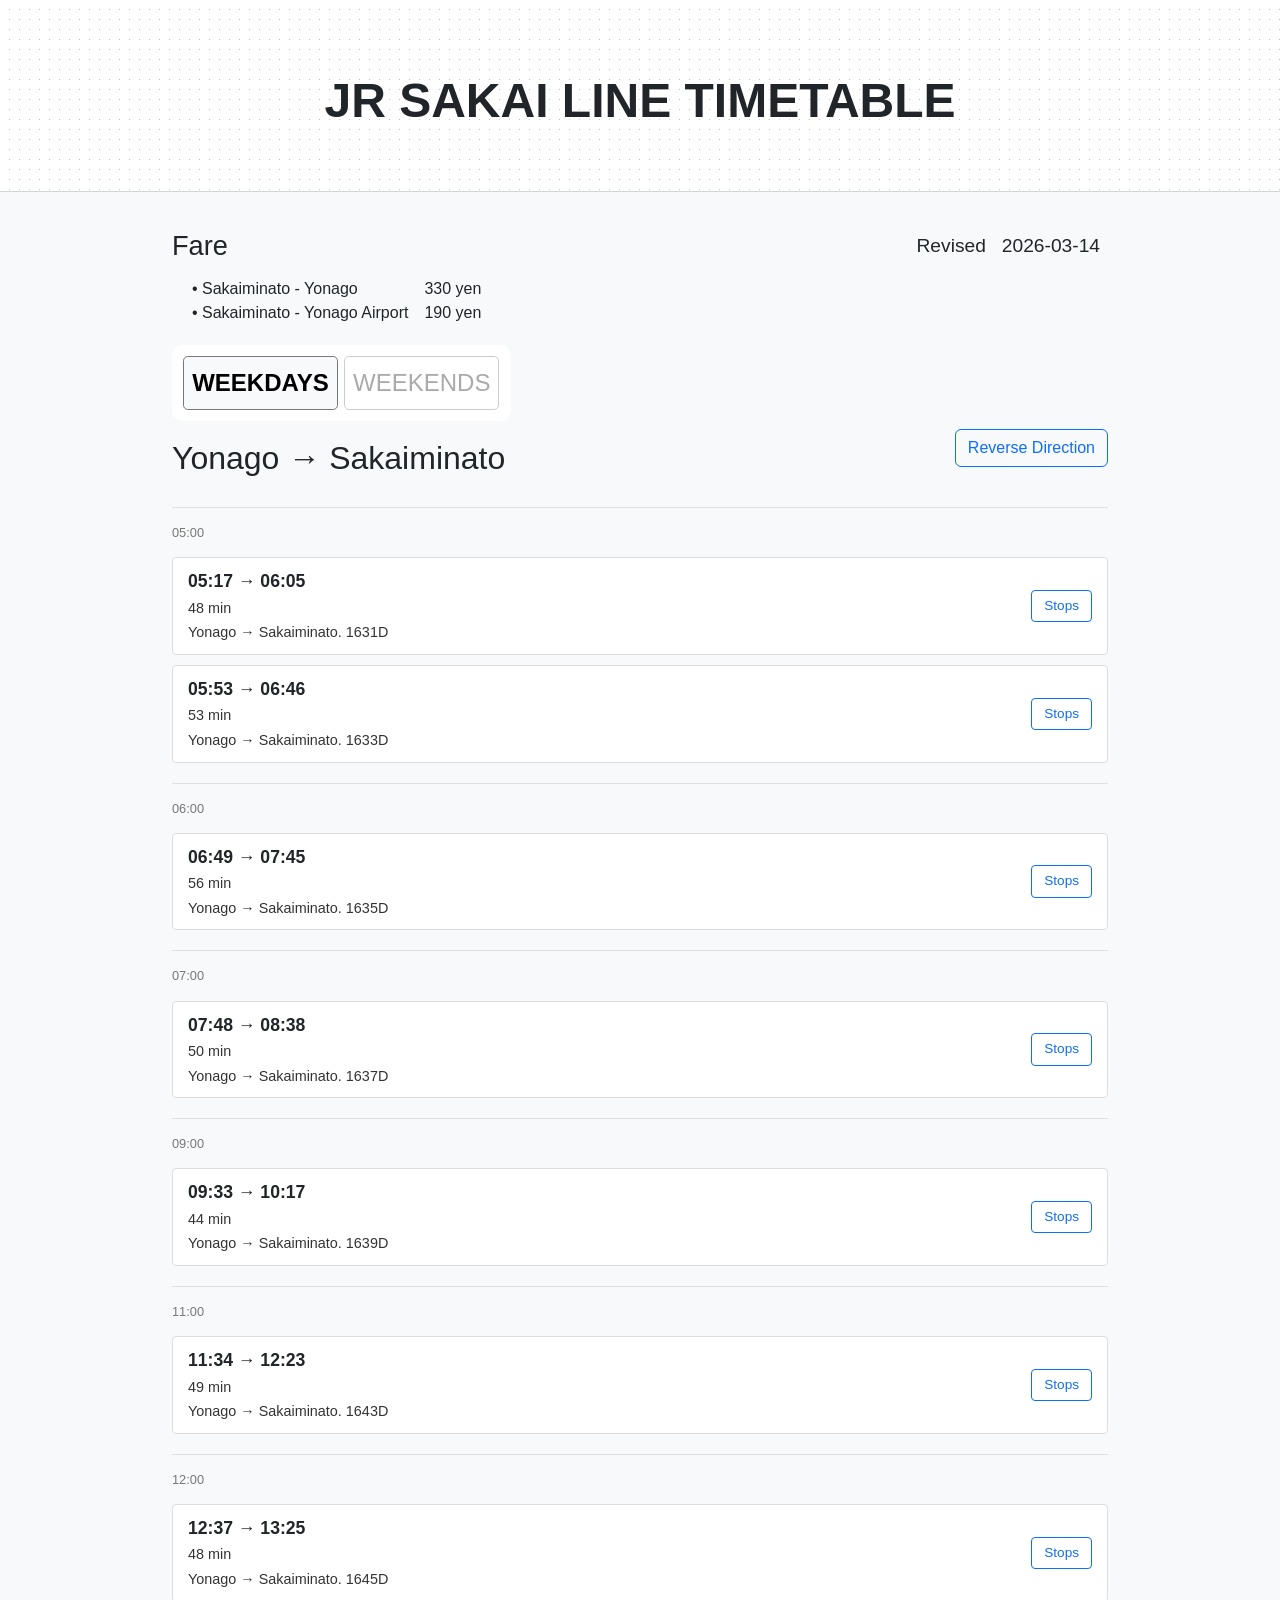
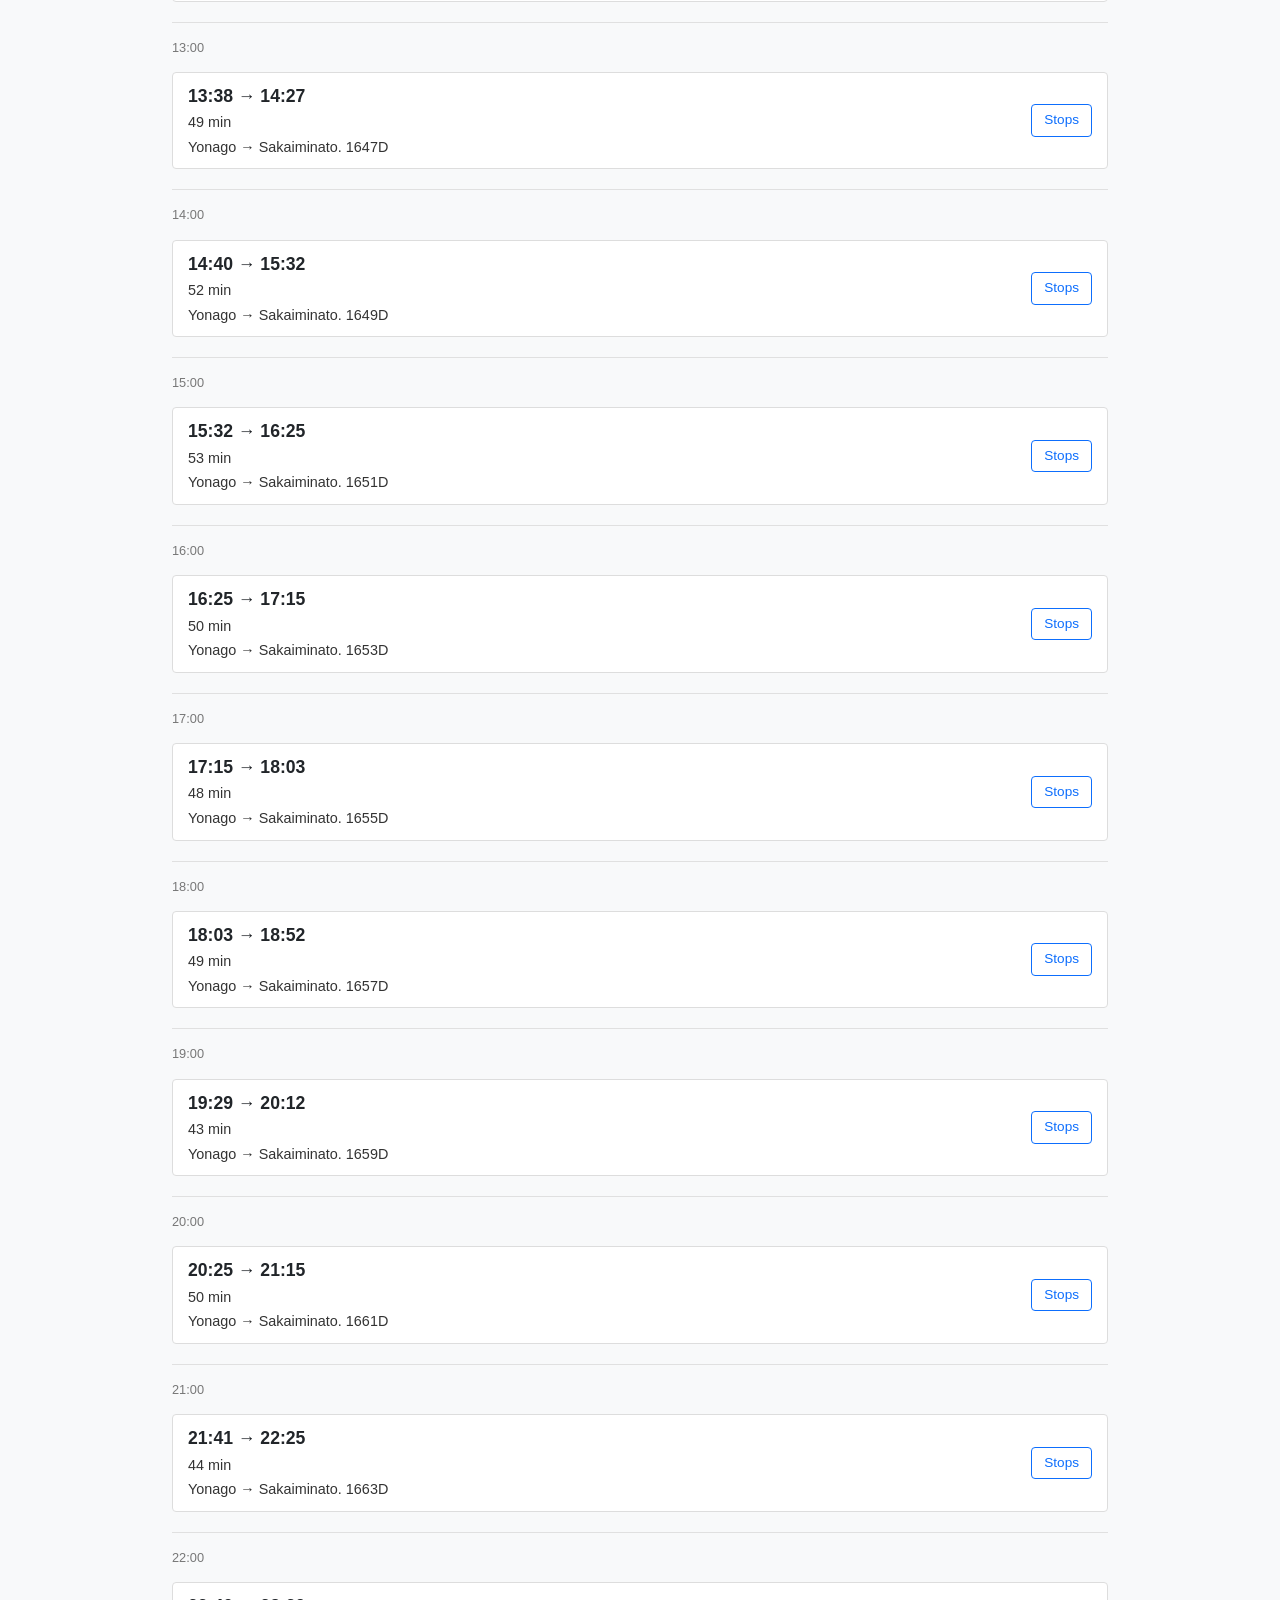
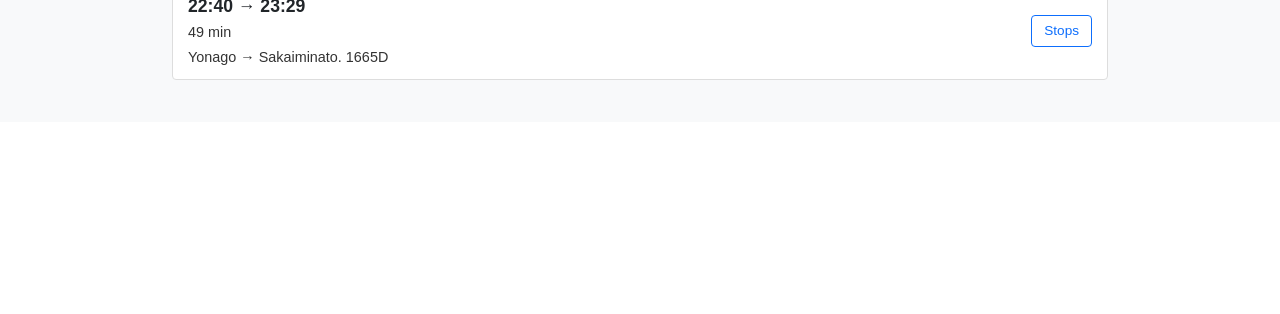
==== commit 17c95ffc: "fix: remove deprecated favicon link and update to new SVG icon" ====
--- a/index.html
+++ b/index.html
@@ -13,7 +13,7 @@
   <link rel="canonical" href="https://jr-sakai.vercel.app/">
   <link rel="stylesheet" href="https://cdnjs.cloudflare.com/ajax/libs/bootstrap/5.3.0/css/bootstrap.min.css" />
   <link rel="stylesheet" href="styles.css" />
-  <link rel="icon" 
+  <!-- <link rel="icon" 
         type="image/svg+xml" 
         href="data:image/svg+xml,<svg xmlns=%22http://www.w3.org/2000/svg%22 width=%22256%22 height=%22256%22 viewBox=%220 0 100 100%22>
           <rect width=%22100%22 height=%22100%22 rx=%2250%22 fill=%22%234a36cf%22></rect>
@@ -24,7 +24,9 @@
           74.08L68.97 59.38Q68.34 57 67.12 56.09Q65.89 55.18 63.72 55.18L63.72 55.18Q58.96 55.18 55.70 55.14Q52.45 55.11 50.24 55.04Q48.04 54.97 46.29 54.90L46.29 
           54.90L46.50 47.13L63.93 47.13Q66.73 47.13 68.38 46.53Q70.02 45.94 70.69 44.40Q71.35 42.86 71.35 40.13L71.35 40.13Q71.35 37.33 70.69 35.82Q70.02 34.32 
           68.38 33.72Q66.73 33.13 63.93 33.13L63.93 33.13Q57.35 33.13 52.80 33.20Q48.25 33.27 46.57 33.41L46.57 33.41L45.52 25.78Q48.46 25.43 51.05 25.29Q53.64 
-          25.15 56.72 25.11Q59.80 25.08 64.14 25.08ZM45.52 25.78L56.09 25.78L56.09 74.08L45.52 74.08L45.52 25.78Z%22></path></svg>" />
+          25.15 56.72 25.11Q59.80 25.08 64.14 25.08ZM45.52 25.78L56.09 25.78L56.09 74.08L45.52 74.08L45.52 25.78Z%22>
+        </path></svg>" /> -->
+    <link rel="icon" type="image/svg+xml" href="favicon.svg" /> 
   </head>
 <body>
   <header >
--- a/styles.css
+++ b/styles.css
@@ -20,13 +20,16 @@
     font-size: 1.7em;
 }
 main {
-    background: linear-gradient(
+    /* background: linear-gradient(
         to bottom,
         #f8f9fa 0%,
         #f1f3f5 50%,   
         #dee1e4 75%,
         #afb7bf 100%
-    );
+    );     */
+    background: 
+        #f8f9fa 
+   ;
     position: relative;
     z-index: 20;
     padding-bottom: 2rem;
